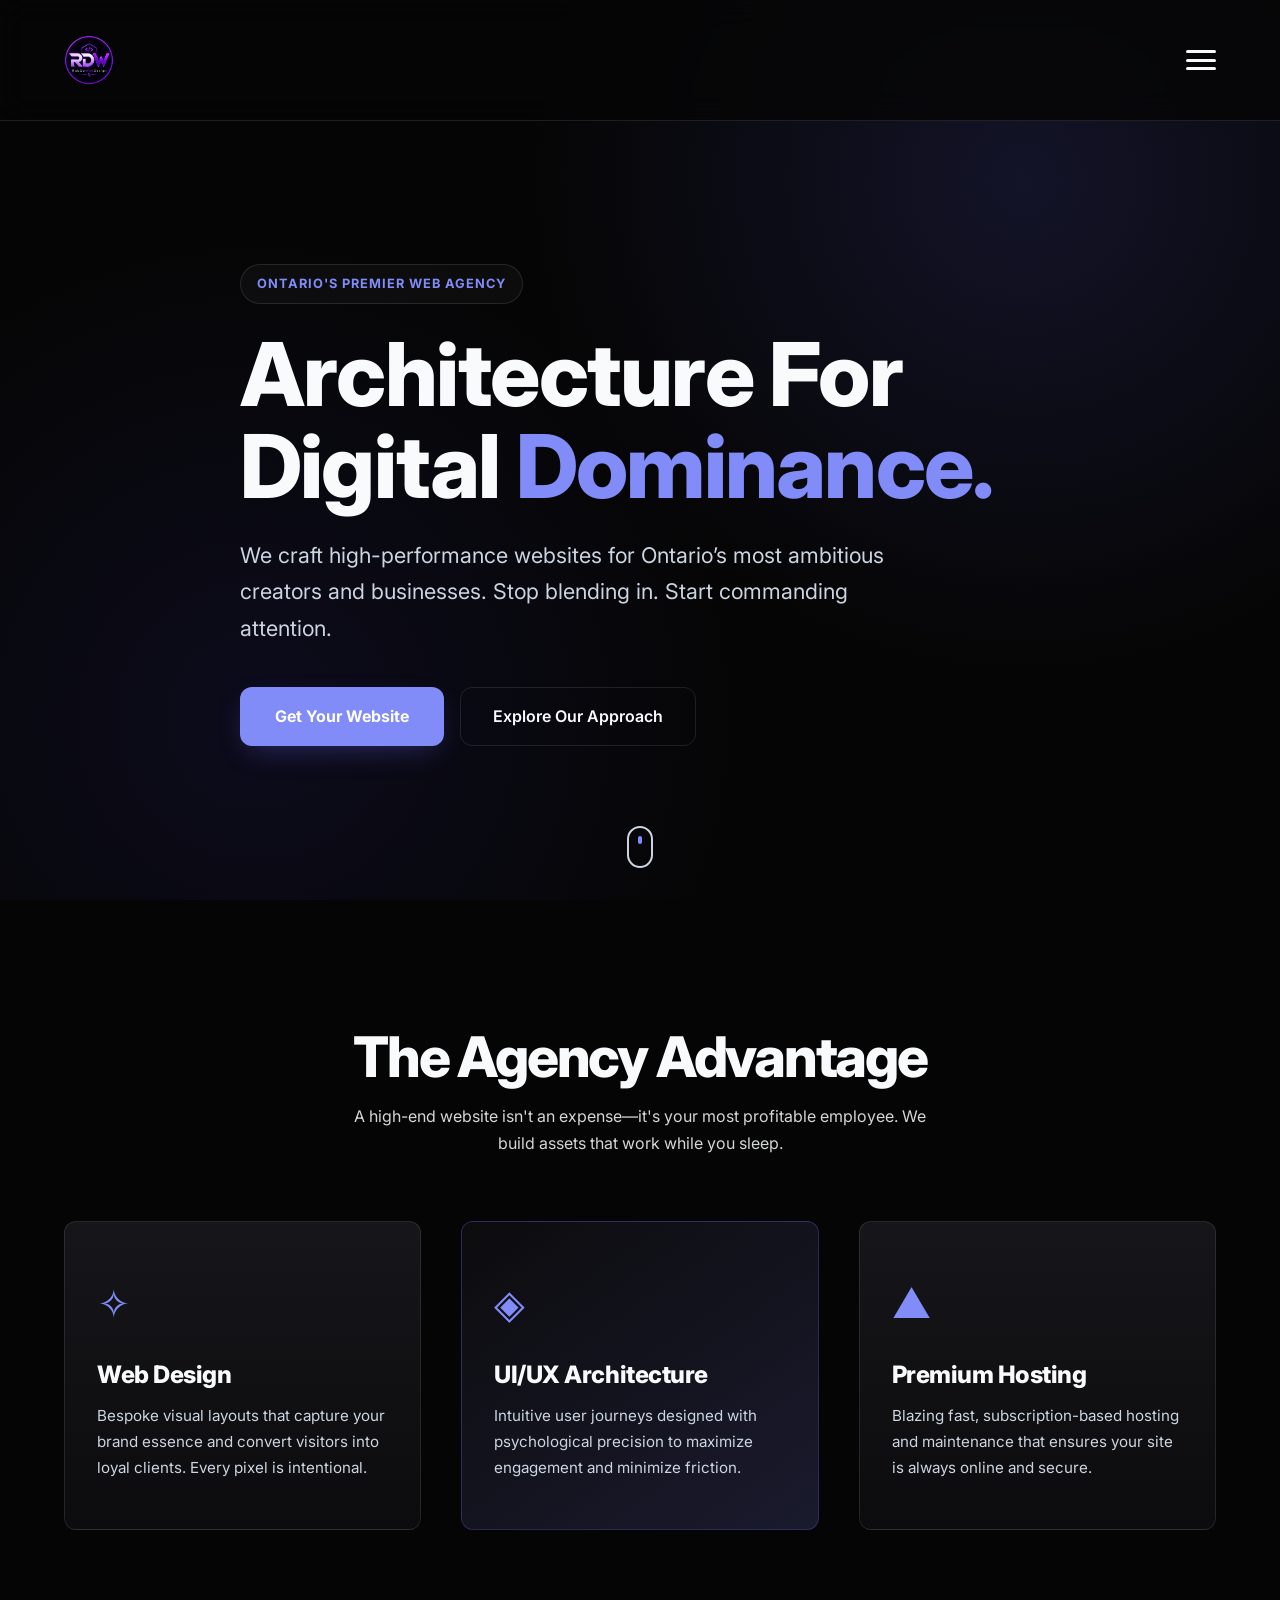
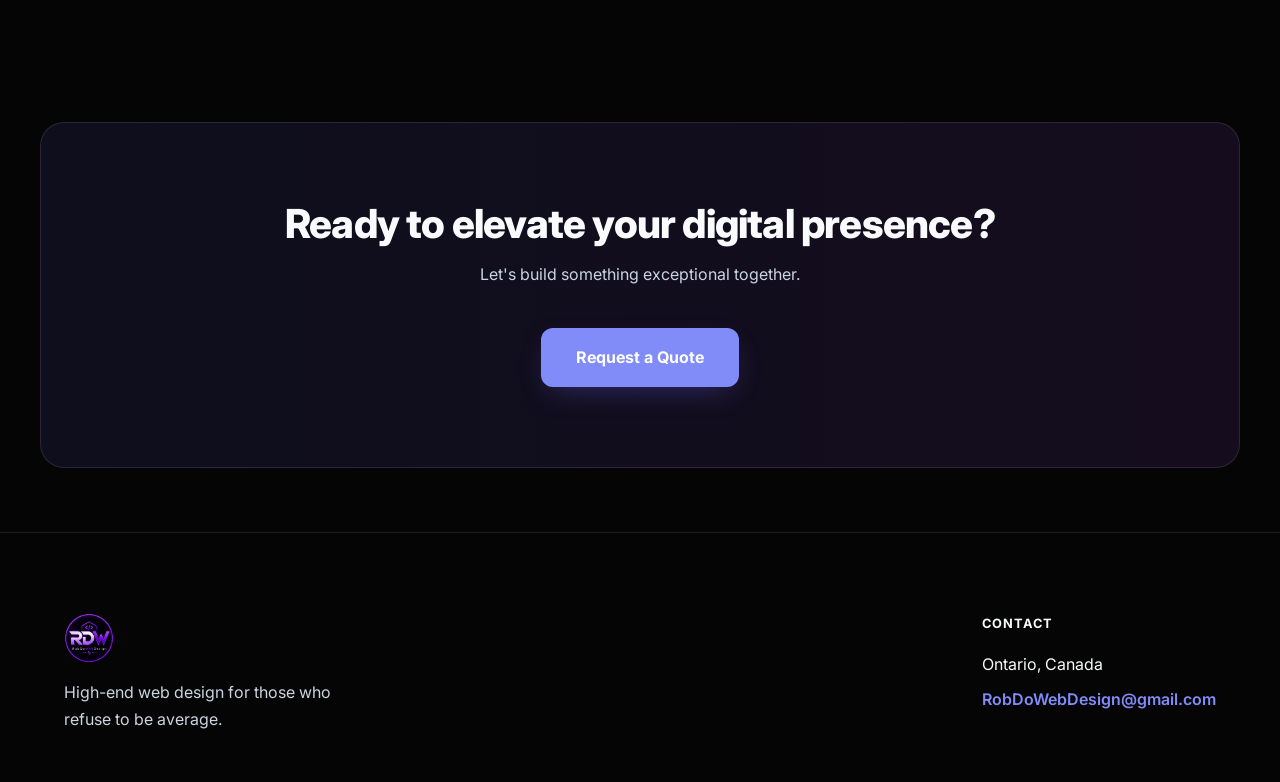
==== index.html @ 3289db48 "Add files via upload" ====
<!DOCTYPE html>
<html lang="en">
<head>
    <meta charset="UTF-8">
    <meta name="viewport" content="width=device-width, initial-scale=1.0">
    <title>RobDoWebDesign | Premium Web Design & UI/UX in Ontario</title>
    
    <!-- SEO & Open Graph Tags -->
    <meta name="description" content="Custom-built, high-converting websites for businesses and creators. Based in Ontario, serving the globe. Web design, UI/UX, and premium hosting.">
    <meta property="og:title" content="RobDoWebDesign | High-End Web Design">
    <meta property="og:description" content="Elevate your brand with a high-performance digital presence. Professional web design for startups and local businesses.">
    <meta property="og:type" content="website">
    
    <!-- Fonts & Performance -->
    <link rel="preconnect" href="https://fonts.googleapis.com">
    <link rel="preconnect" href="https://fonts.gstatic.com" crossorigin>
    <link href="https://fonts.googleapis.com/css2?family=Inter:ital,opsz,wght@0,14..32,100..900;1,14..32,100..900&display=swap" rel="stylesheet">
    
    <!-- Main Stylesheet -->
    <link rel="stylesheet" href="css/style.css">
</head>
<body>

    <!-- Premium Navigation -->
    <nav class="navbar glass">
        <div class="nav-overlay" id="nav-overlay"></div>
        <div class="container nav-wrapper">
            <a href="index.html" class="logo">
                <img src="assets/pfp.png" alt="RobDoWebDesign Logo" class="logo-img">
            </a>
            <ul class="nav-links">
                <li><a href="index.html" class="active">Home</a></li>
                <li><a href="about.html">About</a></li>
                <li><a href="pricing.html">Process</a></li>
                <li><a href="contact.html" class="btn-nav">Start Your Project</a></li>
            </ul>
            <div class="mobile-toggle" id="mobile-menu">
                <span class="bar"></span>
                <span class="bar"></span>
                <span class="bar"></span>
            </div>
        </div>
    </nav>

    <main>
        <!-- Hero Section: The "Command Attention" Experience -->
        <header class="hero">
            <div class="hero-bg-overlay"></div>
            <div class="container hero-container">
                <div class="hero-content reveal">
                    <span class="badge">Ontario's Premier Web Agency</span>
                    <h1>Architecture For Digital <span>Dominance.</span></h1>
                    <p>We craft high-performance websites for Ontario’s most ambitious creators and businesses. Stop blending in. Start commanding attention.</p>
                    <div class="hero-actions">
                        <a href="contact.html" class="btn-primary">Get Your Website</a>
                        <a href="pricing.html" class="btn-secondary">Explore Our Approach</a>
                    </div>
                </div>
            </div>
            <div class="hero-scroll-indicator">
                <div class="mouse"></div>
            </div>
        </header>

        <!-- Services: Value Pillars -->
        <section class="services-section">
            <div class="container">
                <div class="section-intro reveal">
                    <h2 class="section-title">The Agency Advantage</h2>
                    <p class="section-subtitle">A high-end website isn't an expense—it's your most profitable employee. We build assets that work while you sleep.</p>
                </div>
                <div class="services-grid">
                    <div class="service-card reveal" style="--delay: 0.1s">
                        <div class="icon-wrap">✧</div>
                        <h3>Web Design</h3>
                        <p>Bespoke visual layouts that capture your brand essence and convert visitors into loyal clients. Every pixel is intentional.</p>
                    </div>
                    <div class="service-card reveal featured" style="--delay: 0.2s">
                        <div class="icon-wrap">◈</div>
                        <h3>UI/UX Architecture</h3>
                        <p>Intuitive user journeys designed with psychological precision to maximize engagement and minimize friction.</p>
                    </div>
                    <div class="service-card reveal" style="--delay: 0.3s">
                        <div class="icon-wrap">▲</div>
                        <h3>Premium Hosting</h3>
                        <p>Blazing fast, subscription-based hosting and maintenance that ensures your site is always online and secure.</p>
                    </div>
                </div>
            </div>
        </section>

        <!-- Conversion CTA Banner -->
        <section class="cta-banner reveal">
            <div class="container cta-container glass">
                <div class="cta-content">
                    <h2>Ready to elevate your digital presence?</h2>
                    <p>Let's build something exceptional together.</p>
                    <a href="contact.html" class="btn-primary">Request a Quote</a>
                </div>
            </div>
        </section>
    </main>

    <!-- Main Footer -->
    <footer class="footer">
        <div class="container">
            <div class="footer-grid">
                <div class="footer-brand">
                    <a href="index.html" class="logo">
                        <img src="assets/pfp.png" alt="RobDoWebDesign Logo" class="logo-img">
                    </a>
                    <p>High-end web design for those who refuse to be average.</p>
                </div>
                <div class="footer-contact">
                    <h4>Contact</h4>
                    <p>Ontario, Canada</p>
                    <a href="mailto:RobDoWebDesign@gmail.com">RobDoWebDesign@gmail.com</a>
                </div>
            </div>
        </div>
    </footer>

    <script src="js/main.js"></script>
</body>
</html>
---- css/style.css ----
/* 
    RobDoWebDesign | Premium Design System
    High-End Agency CSS Architecture
*/

:root {
    /* Colors */
    --primary: #818cf8; /* Softer, high-end Indigo */
    --primary-hover: #6366f1;
    --primary-glow: rgba(99, 102, 241, 0.4);
    --bg-dark: #050505;
    --surface: #0c0c0e;
    --surface-light: #16161a;
    --text-main: #f8fafc;
    --text-muted: #cbd5e1; /* Increased contrast for better readability */
    --text-low: #64748b;
    --accent-glass: rgba(255, 255, 255, 0.03);
    --border-glass: rgba(255, 255, 255, 0.1);
    
    /* Spacing & Sizing */
    --container-width: 1200px;
    --section-padding: 8rem 2rem;
    --border-radius: 12px;
    
    /* Transitions */
    --transition-smooth: all 0.6s cubic-bezier(0.23, 1, 0.32, 1);
    --transition-fast: all 0.2s ease;
}

/* --- Custom Scrollbar --- */
::-webkit-scrollbar { width: 8px; }
::-webkit-scrollbar-track { background: var(--bg-dark); }
::-webkit-scrollbar-thumb { 
    background: var(--surface-light); 
    border-radius: 10px; 
    border: 2px solid var(--bg-dark);
}
::-webkit-scrollbar-thumb:hover { background: var(--primary); }

/* --- Base Reset --- */
@import url('https://fonts.googleapis.com/css2?family=Inter:wght@300;400;500;600;800&display=swap');

* {
    margin: 0;
    padding: 0;
    box-sizing: border-box;
    -webkit-font-smoothing: antialiased;
    -moz-osx-font-smoothing: grayscale;
}

html {
    scroll-behavior: smooth;
    font-size: 16px;
}

body {
    font-family: 'Inter', -apple-system, BlinkMacSystemFont, sans-serif;
    background-color: var(--bg-dark);
    color: var(--text-main);
    line-height: 1.7;
    overflow-x: hidden;
    transition: background-color 0.4s ease;
}

main, footer {
    transition: filter 0.4s cubic-bezier(0.23, 1, 0.32, 1), opacity 0.4s ease;
}

ul { list-style: none; }
a { 
    text-decoration: none; 
    color: inherit; 
    transition: color 0.25s ease, opacity 0.25s ease, transform 0.25s ease; 
}
img { max-width: 100%; display: block; }

/* --- Background Blur Effect when Nav is Open --- */
body.nav-active main,
body.nav-active footer {
    filter: blur(8px);
    opacity: 0.6;
    pointer-events: none;
}

/* --- Layout Components --- */
.container {
    max-width: var(--container-width);
    margin: 0 auto;
    padding: 0 1.5rem;
}

/* --- Typography --- */
h1, h2, h3 {
    font-weight: 800;
    line-height: 1.05;
    letter-spacing: -0.02em;
    color: var(--text-main);
}

span { color: var(--primary); }

/* --- Navigation (Glassmorphism) --- */
.navbar {
    position: fixed;
    top: 0;
    width: 100%;
    z-index: 1000;
    padding: 2.2rem 0;
    transition: var(--transition-smooth);
    border-bottom: 1px solid transparent;
}

.navbar.glass {
    background: rgba(5, 5, 5, 0.8);
    backdrop-filter: blur(15px);
    -webkit-backdrop-filter: blur(15px);
    border-bottom: 1px solid var(--border-glass);
}

.navbar.glass-scrolled {
    padding: 1.2rem 0;
    background: rgba(5, 5, 5, 0.95);
    backdrop-filter: blur(15px);
    -webkit-backdrop-filter: blur(15px);
    border-bottom: 1px solid var(--border-glass);
}

.nav-wrapper {
    display: flex;
    justify-content: space-between;
    align-items: center;
}

.mobile-toggle {
    display: flex;
    flex-direction: column;
    justify-content: space-between;
    width: 30px;
    height: 20px;
    cursor: pointer;
    z-index: 1001;
}

.bar {
    height: 3px;
    width: 100%;
    background-color: var(--text-main);
    border-radius: 10px;
    transition: var(--transition-smooth);
}

.mobile-toggle.active .bar:nth-child(1) { transform: translateY(8.5px) rotate(45deg); }
.mobile-toggle.active .bar:nth-child(2) { opacity: 0; }
.mobile-toggle.active .bar:nth-child(3) { transform: translateY(-8.5px) rotate(-45deg); }

.logo {
    display: flex;
    align-items: center;
    text-decoration: none;
}

.logo-img {
    height: 50px;
    width: 50px;
    border-radius: 50%;
    object-fit: cover;
    display: block;
}

.nav-links {
    position: fixed;
    top: 0;
    right: -100%;
    width: 75%;
    max-width: 400px;
    height: 100vh;
    background: var(--surface);
    display: flex;
    flex-direction: column;
    justify-content: flex-start;
    align-items: flex-start;
    padding: 8rem 2.5rem 2rem;
    gap: 2.5rem;
    z-index: 1000;
    transition: right 0.5s cubic-bezier(0.23, 1, 0.32, 1);
    box-shadow: -10px 0 50px rgba(0, 0, 0, 0.5);
}

.nav-links.active {
    right: 0;
}

.nav-links a {
    font-size: 0.95rem;
    font-weight: 500;
    color: var(--text-muted);
}

.nav-links a:hover {
    color: var(--text-main);
}

.nav-links a.active {
    color: var(--primary);
}

.btn-nav {
    padding: 0.6rem 1.2rem;
    background: var(--accent-glass);
    border: 1px solid var(--border-glass);
    border-radius: 50px;
    color: var(--text-main) !important;
}

.btn-nav:hover {
    background: var(--primary);
    border-color: var(--primary);
}

/* --- Hero Section --- */
.hero {
    min-height: 100vh;
    display: flex;
    align-items: center;
    position: relative;
    padding-top: 110px;
    overflow: hidden;
}

.hero-bg-overlay {
    position: absolute;
    top: 0;
    left: 0;
    width: 100%;
    height: 100%;
    background: 
        radial-gradient(circle at 80% 20%, rgba(99, 102, 241, 0.15), transparent 40%),
        radial-gradient(circle at 20% 80%, rgba(79, 70, 229, 0.1), transparent 40%);
    z-index: -1;
    animation: heroMesh 15s ease-in-out infinite alternate;
}

.hero-content {
    max-width: 800px;
}

.badge {
    display: inline-block;
    padding: 0.5rem 1rem;
    background: var(--accent-glass);
    border: 1px solid var(--border-glass);
    border-radius: 50px;
    font-size: 0.8rem;
    font-weight: 700;
    text-transform: uppercase;
    letter-spacing: 1px;
    margin-bottom: 1.5rem;
    color: var(--primary);
}

.hero h1 {
    font-size: clamp(2.5rem, 10vw, 5.5rem);
    margin-bottom: 1.5rem;
}

.hero p {
    font-size: clamp(1.1rem, 2vw, 1.35rem);
    color: var(--text-muted);
    margin-bottom: 2.5rem;
    max-width: 650px;
}

@keyframes heroMesh {
    0% { transform: scale(1) translate(0, 0); }
    100% { transform: scale(1.1) translate(2%, 2%); }
}

.hero-actions {
    display: flex;
    gap: 1rem;
}

/* --- Buttons --- */
.btn-primary {
    display: inline-block;
    padding: 1rem 2.2rem;
    background: var(--primary);
    color: white;
    border-radius: var(--border-radius);
    font-weight: 700;
    font-family: inherit;
    box-shadow: 0 10px 30px -10px var(--primary-glow);
    border: none;
    cursor: pointer;
}

.btn-primary:hover {
    background: var(--primary-hover);
    transform: translateY(-2px);
    box-shadow: 0 15px 40px -10px var(--primary-glow);
}

.btn-secondary {
    display: inline-flex;
    align-items: center;
    justify-content: center;
    padding: 0.85rem 2rem;
    background: transparent;
    border: 1px solid var(--border-glass);
    border-radius: var(--border-radius);
    font-weight: 600;
    transition: var(--transition-fast);
}

.btn-secondary:hover {
    background: var(--accent-glass);
}

/* --- Services Section --- */
.services-section {
    padding: var(--section-padding);
    background: var(--bg-dark);
}

.section-intro {
    text-align: center;
    margin-bottom: 4rem;
}

.section-title {
    font-size: clamp(2rem, 5vw, 3.5rem);
    margin-bottom: 1rem;
    letter-spacing: -0.04em;
}

.section-subtitle {
    color: var(--text-main);
    opacity: 0.85;
    max-width: 600px;
    margin: 0 auto;
}

.services-grid {
    display: grid;
    grid-template-columns: repeat(auto-fit, minmax(280px, 1fr));
    gap: 2.5rem;
}

.service-card {
    padding: 3rem 2rem;
    background: linear-gradient(180deg, var(--surface-light) 0%, var(--surface) 100%);
    border: 1px solid var(--border-glass);
    border-radius: var(--border-radius);
    transition: transform 0.4s cubic-bezier(0.175, 0.885, 0.32, 1.275), border-color 0.3s ease, box-shadow 0.4s ease;
    cursor: default;
    position: relative;
    overflow: hidden;
}

.service-card:hover {
    border-color: rgba(129, 140, 248, 0.4);
    transform: translateY(-8px);
    box-shadow: 0 30px 60px -20px rgba(0,0,0,0.5);
}

.service-card.featured {
    background: linear-gradient(145deg, var(--surface), #1a1a2e);
    border-color: rgba(99, 102, 241, 0.3);
}

.icon-wrap {
    font-size: 2.5rem;
    margin-bottom: 1.5rem;
    color: var(--primary);
}

.service-card h3 {
    font-size: 1.5rem;
    margin-bottom: 1rem;
}

.service-card p {
    color: var(--text-muted);
    font-size: 0.95rem;
}

/* --- Form & Contact Specifics --- */
.contact-grid {
    display: grid;
    grid-template-columns: 1.5fr 1fr;
    gap: 3rem;
    align-items: start;
}

.form-group {
    margin-bottom: 1.5rem;
}

.form-group label {
    display: block;
    font-size: 0.85rem;
    font-weight: 600;
    margin-bottom: 0.5rem;
    color: var(--text-muted);
    text-transform: uppercase;
    letter-spacing: 0.5px;
}

.form-group input, 
.form-group select, 
.form-group textarea {
    width: 100%;
    padding: 1rem;
    background: var(--surface-light);
    border: 1px solid var(--border-glass);
    border-radius: var(--border-radius);
    color: var(--text-main);
    font-family: inherit;
    font-size: 1rem;
    transition: var(--transition-fast);
}

.form-group input:focus, 
.form-group select:focus, 
.form-group textarea:focus {
    outline: none;
    border-color: var(--primary);
    background: var(--surface);
}

.form-row {
    display: grid;
    grid-template-columns: 1fr 1fr;
    gap: 1.5rem;
}

/* --- CTA Banner --- */
.cta-banner {
    padding: 4rem 0;
}

.cta-container {
    padding: 5rem 2rem;
    text-align: center;
    border-radius: 24px;
    background: linear-gradient(to right, rgba(99, 102, 241, 0.1), rgba(168, 85, 247, 0.1));
    border: 1px solid var(--border-glass);
}

.cta-content h2 {
    font-size: 2.5rem;
    margin-bottom: 1rem;
}

.cta-content p {
    margin-bottom: 2.5rem;
    color: var(--text-muted);
}

/* --- Footer --- */
.footer {
    padding: 5rem 0 3rem;
    border-top: 1px solid var(--border-glass);
    background: var(--bg-dark);
}

.footer-grid {
    display: flex;
    justify-content: space-between;
    align-items: flex-start;
    flex-wrap: wrap;
    gap: 3rem;
}

.footer-brand p {
    margin-top: 1rem;
    color: var(--text-muted);
    max-width: 300px;
}

.footer-contact h4 {
    margin-bottom: 1rem;
    text-transform: uppercase;
    font-size: 0.8rem;
    letter-spacing: 1px;
}

.footer-contact a {
    display: block;
    margin-top: 0.5rem;
    font-weight: 600;
    color: var(--primary);
}

/* --- Animations --- */
.reveal {
    opacity: 0;
    transform: translateY(40px);
    transition: opacity 1s cubic-bezier(0.23, 1, 0.32, 1), transform 1s cubic-bezier(0.23, 1, 0.32, 1);
    transition-delay: var(--delay, 0s);
}

.reveal.active {
    opacity: 1;
    transform: translateY(0);
}

/* --- Scroll Indicator --- */
.hero-scroll-indicator {
    position: absolute;
    bottom: 2rem;
    left: 50%;
    transform: translateX(-50%);
}

.mouse {
    width: 26px;
    height: 42px;
    border: 2px solid var(--text-muted);
    border-radius: 20px;
    position: relative;
}

.mouse::before {
    content: '';
    width: 4px;
    height: 8px;
    background: var(--primary);
    position: absolute;
    left: 50%;
    transform: translateX(-50%);
    top: 8px;
    border-radius: 2px;
    animation: scrollWheel 2s infinite;
}

@keyframes scrollWheel {
    0% { opacity: 1; top: 8px; }
    100% { opacity: 0; top: 24px; }
}

/* --- Responsive Design --- */
@media (max-width: 768px) {
    .navbar {
        padding: 0.8rem 0;
    }

    .hero {
        padding-top: 90px;
        min-height: calc(100vh - 90px);
    }

    .contact-grid {
        grid-template-columns: 1fr;
    }
    
    .form-row { grid-template-columns: 1fr; }
    
    .hero-actions {
        flex-direction: column;
    }

    .hero-actions .btn-primary,
    .hero-actions .btn-secondary {
        width: 100%;
        text-align: center;
    }
    
    :root {
        --section-padding: 5rem 1.5rem;
    }
    
    .footer-grid {
        flex-direction: column;
        align-items: center;
        text-align: center;
        gap: 2.5rem;
    }
    
    .footer-brand .logo {
        justify-content: center;
    }

    .footer-brand p { margin: 1rem auto; }

    /* Transform Mouse into Mobile Swipe Indicator */
    .mouse {
        width: 22px;
        height: 36px;
        border-color: rgba(255, 255, 255, 0.2);
    }
    .mouse::before {
        width: 100%;
        height: 3px;
        top: auto;
        bottom: 8px;
        animation: swipeUp 2s infinite ease-in-out;
    }
}

@keyframes swipeUp {
    0% { transform: translate(-50%, 0); opacity: 0; }
    50% { transform: translate(-50%, -15px); opacity: 1; }
    100% { transform: translate(-50%, -20px); opacity: 0; }
}
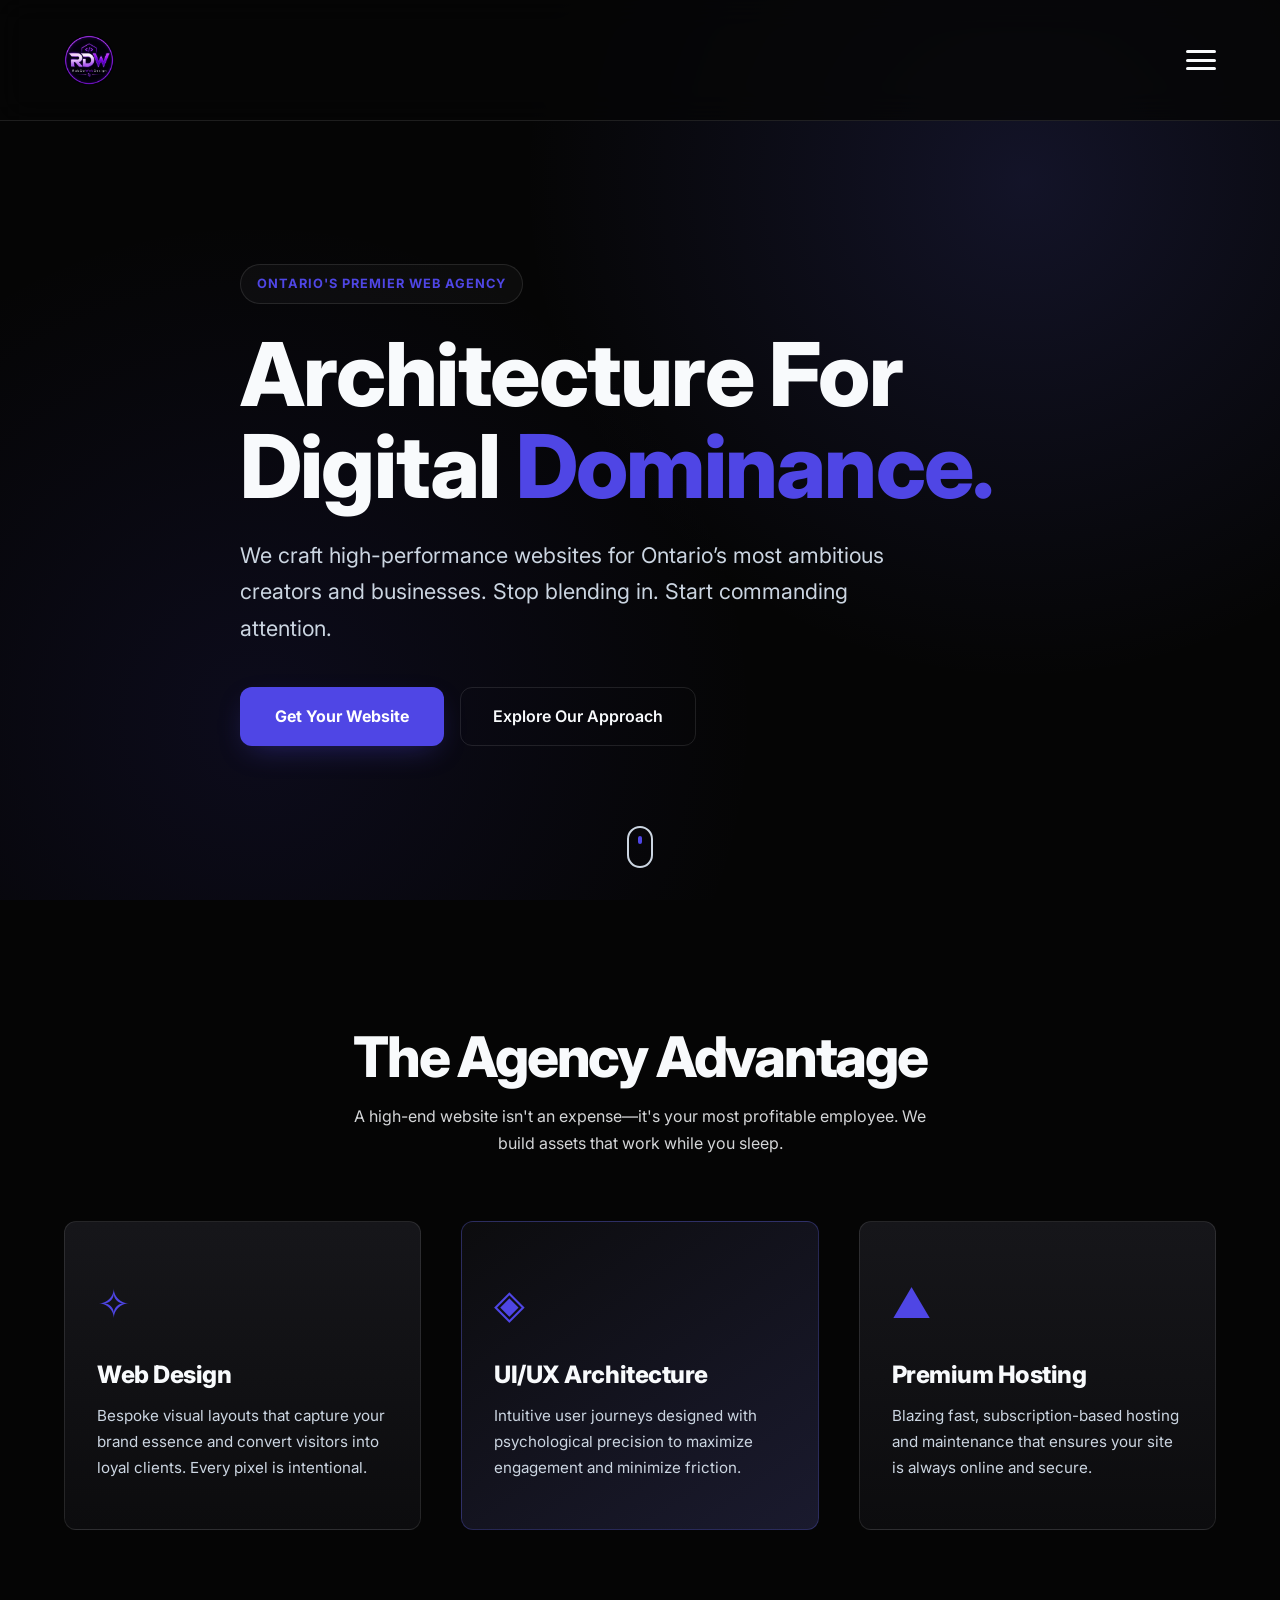
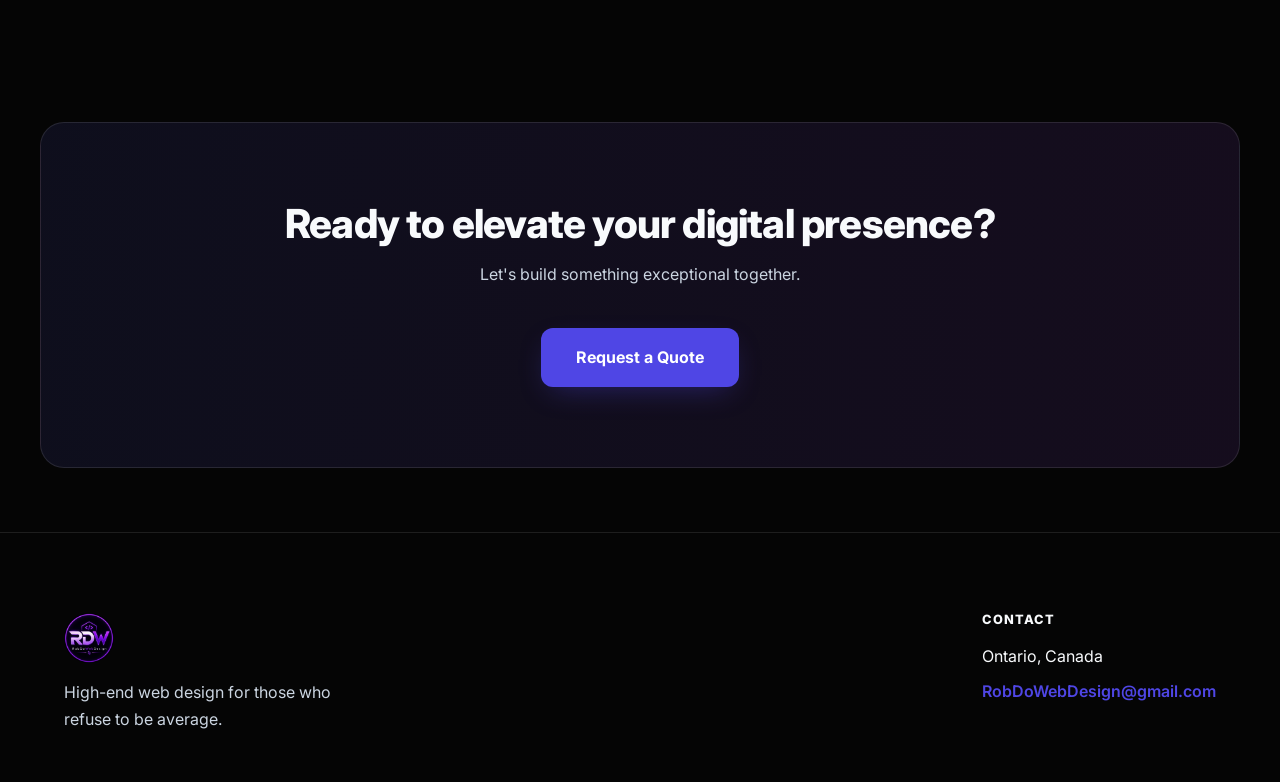
==== commit 6df09604: "Accessibility n Performance fixes" ====
--- a/index.html
+++ b/index.html
@@ -18,6 +18,9 @@
     
     <!-- Main Stylesheet -->
     <link rel="stylesheet" href="css/style.css">
+
+    <!-- Main Interaction Engine -->
+    <script src="js/main.js" defer></script>
 </head>
 <body>
 
@@ -26,15 +29,15 @@
         <div class="nav-overlay" id="nav-overlay"></div>
         <div class="container nav-wrapper">
             <a href="index.html" class="logo">
-                <img src="assets/pfp.png" alt="RobDoWebDesign Logo" class="logo-img">
+                <img src="assets/pfp.png" alt="RobDoWebDesign Logo" class="logo-img" width="50" height="50" fetchpriority="high">
             </a>
-            <ul class="nav-links">
+            <ul class="nav-links" id="nav-links">
                 <li><a href="index.html" class="active">Home</a></li>
                 <li><a href="about.html">About</a></li>
                 <li><a href="pricing.html">Process</a></li>
                 <li><a href="contact.html" class="btn-nav">Start Your Project</a></li>
             </ul>
-            <div class="mobile-toggle" id="mobile-menu">
+            <div class="mobile-toggle" id="mobile-menu" aria-label="Toggle navigation" aria-expanded="false" aria-controls="nav-links">
                 <span class="bar"></span>
                 <span class="bar"></span>
                 <span class="bar"></span>
@@ -107,19 +110,17 @@
             <div class="footer-grid">
                 <div class="footer-brand">
                     <a href="index.html" class="logo">
-                        <img src="assets/pfp.png" alt="RobDoWebDesign Logo" class="logo-img">
+                        <img src="assets/pfp.png" alt="RobDoWebDesign Logo" class="logo-img" width="50" height="50" loading="lazy">
                     </a>
                     <p>High-end web design for those who refuse to be average.</p>
                 </div>
                 <div class="footer-contact">
-                    <h4>Contact</h4>
+                    <h3>Contact</h3>
                     <p>Ontario, Canada</p>
                     <a href="mailto:RobDoWebDesign@gmail.com">RobDoWebDesign@gmail.com</a>
                 </div>
             </div>
         </div>
     </footer>
-
-    <script src="js/main.js"></script>
 </body>
 </html>
--- a/css/style.css
+++ b/css/style.css
@@ -5,14 +5,14 @@
 
 :root {
     /* Colors */
-    --primary: #818cf8; /* Softer, high-end Indigo */
-    --primary-hover: #6366f1;
-    --primary-glow: rgba(99, 102, 241, 0.4);
+    --primary: #4f46e5;
+    --primary-hover: #4338ca;
+    --primary-glow: rgba(79, 70, 229, 0.4);
     --bg-dark: #050505;
     --surface: #0c0c0e;
     --surface-light: #16161a;
     --text-main: #f8fafc;
-    --text-muted: #cbd5e1; /* Increased contrast for better readability */
+    --text-muted: #cbd5e1;
     --text-low: #64748b;
     --accent-glass: rgba(255, 255, 255, 0.03);
     --border-glass: rgba(255, 255, 255, 0.1);
@@ -23,7 +23,7 @@
     --border-radius: 12px;
     
     /* Transitions */
-    --transition-smooth: all 0.6s cubic-bezier(0.23, 1, 0.32, 1);
+    --transition-smooth: opacity 0.6s, transform 0.6s, background-color 0.6s, padding 0.6s, border-color 0.6s cubic-bezier(0.23, 1, 0.32, 1);
     --transition-fast: all 0.2s ease;
 }
 
@@ -38,8 +38,6 @@
 ::-webkit-scrollbar-thumb:hover { background: var(--primary); }
 
 /* --- Base Reset --- */
-@import url('https://fonts.googleapis.com/css2?family=Inter:wght@300;400;500;600;800&display=swap');
-
 * {
     margin: 0;
     padding: 0;
@@ -59,6 +57,7 @@
     color: var(--text-main);
     line-height: 1.7;
     overflow-x: hidden;
+    text-rendering: optimizeLegibility;
     transition: background-color 0.4s ease;
 }
 
@@ -110,6 +109,25 @@
     border-bottom: 1px solid transparent;
 }
 
+.nav-overlay {
+    position: fixed;
+    top: 0;
+    left: 0;
+    width: 100%;
+    height: 100vh;
+    background: rgba(0, 0, 0, 0.4);
+    backdrop-filter: blur(8px);
+    opacity: 0;
+    visibility: hidden;
+    transition: var(--transition-smooth);
+    z-index: 999;
+}
+
+.nav-overlay.active {
+    opacity: 1;
+    visibility: visible;
+}
+
 .navbar.glass {
     background: rgba(5, 5, 5, 0.8);
     backdrop-filter: blur(15px);
@@ -178,9 +196,9 @@
     display: flex;
     flex-direction: column;
     justify-content: flex-start;
-    align-items: flex-start;
-    padding: 8rem 2.5rem 2rem;
-    gap: 2.5rem;
+    align-items: stretch;
+    padding: 8rem 0 2rem;
+    gap: 0;
     z-index: 1000;
     transition: right 0.5s cubic-bezier(0.23, 1, 0.32, 1);
     box-shadow: -10px 0 50px rgba(0, 0, 0, 0.5);
@@ -191,30 +209,38 @@
 }
 
 .nav-links a {
-    font-size: 0.95rem;
+    display: block;
+    padding: 1.25rem 2.5rem;
+    font-size: 1.1rem;
     font-weight: 500;
     color: var(--text-muted);
+    transition: var(--transition-fast);
 }
 
 .nav-links a:hover {
     color: var(--text-main);
+    background: rgba(255, 255, 255, 0.03);
 }
 
 .nav-links a.active {
     color: var(--primary);
+    background: rgba(129, 140, 248, 0.05);
 }
 
 .btn-nav {
-    padding: 0.6rem 1.2rem;
-    background: var(--accent-glass);
-    border: 1px solid var(--border-glass);
-    border-radius: 50px;
-    color: var(--text-main) !important;
+    margin: 1.5rem 2.5rem;
+    padding: 1rem 1.5rem !important;
+    background: var(--primary) !important;
+    border: none;
+    border-radius: var(--border-radius);
+    color: white !important;
+    text-align: center;
+    box-shadow: 0 10px 20px -5px var(--primary-glow);
 }
 
 .btn-nav:hover {
-    background: var(--primary);
-    border-color: var(--primary);
+    background: var(--primary-hover) !important;
+    transform: translateY(-2px);
 }
 
 /* --- Hero Section --- */
@@ -434,6 +460,31 @@
     gap: 1.5rem;
 }
 
+/* --- Contact Meta Info --- */
+.contact-meta-grid {
+    margin-top: 4rem;
+    display: flex;
+    justify-content: center;
+    gap: clamp(2rem, 5vw, 4rem);
+    flex-wrap: wrap;
+    border-top: 1px solid var(--border-glass);
+    padding-top: 3rem;
+}
+
+.contact-meta-item {
+    text-align: center;
+    flex: 1;
+    min-width: 140px;
+}
+
+.contact-meta-item h3 {
+    font-size: 0.8rem;
+    text-transform: uppercase;
+    color: var(--primary);
+    margin-bottom: 0.5rem;
+    letter-spacing: 1px;
+}
+
 /* --- CTA Banner --- */
 .cta-banner {
     padding: 4rem 0;
@@ -478,7 +529,7 @@
     max-width: 300px;
 }
 
-.footer-contact h4 {
+.footer-contact h3 {
     margin-bottom: 1rem;
     text-transform: uppercase;
     font-size: 0.8rem;
@@ -547,7 +598,8 @@
 
     .hero {
         padding-top: 90px;
-        min-height: calc(100vh - 90px);
+        padding-bottom: 120px;
+        min-height: 100vh;
     }
 
     .contact-grid {
@@ -567,7 +619,24 @@
     }
     
     :root {
-        --section-padding: 5rem 1.5rem;
+        --section-padding: 5rem 1rem;
+    }
+
+    .container {
+        padding: 0 1rem;
+    }
+
+    .contact-card-mobile {
+        padding: 3.5rem 1.25rem !important;
+    }
+
+    .contact-card-mobile .btn-primary {
+        font-size: clamp(0.85rem, 4.2vw, 1.1rem);
+        padding: 1rem 1.5rem;
+        display: inline-block;
+        width: 100%;
+        max-width: 450px;
+        overflow-wrap: anywhere;
     }
     
     .footer-grid {
@@ -596,6 +665,10 @@
         bottom: 8px;
         animation: swipeUp 2s infinite ease-in-out;
     }
+
+    @media (max-height: 720px) {
+        .hero-scroll-indicator { display: none; }
+    }
 }
 
 @keyframes swipeUp {
